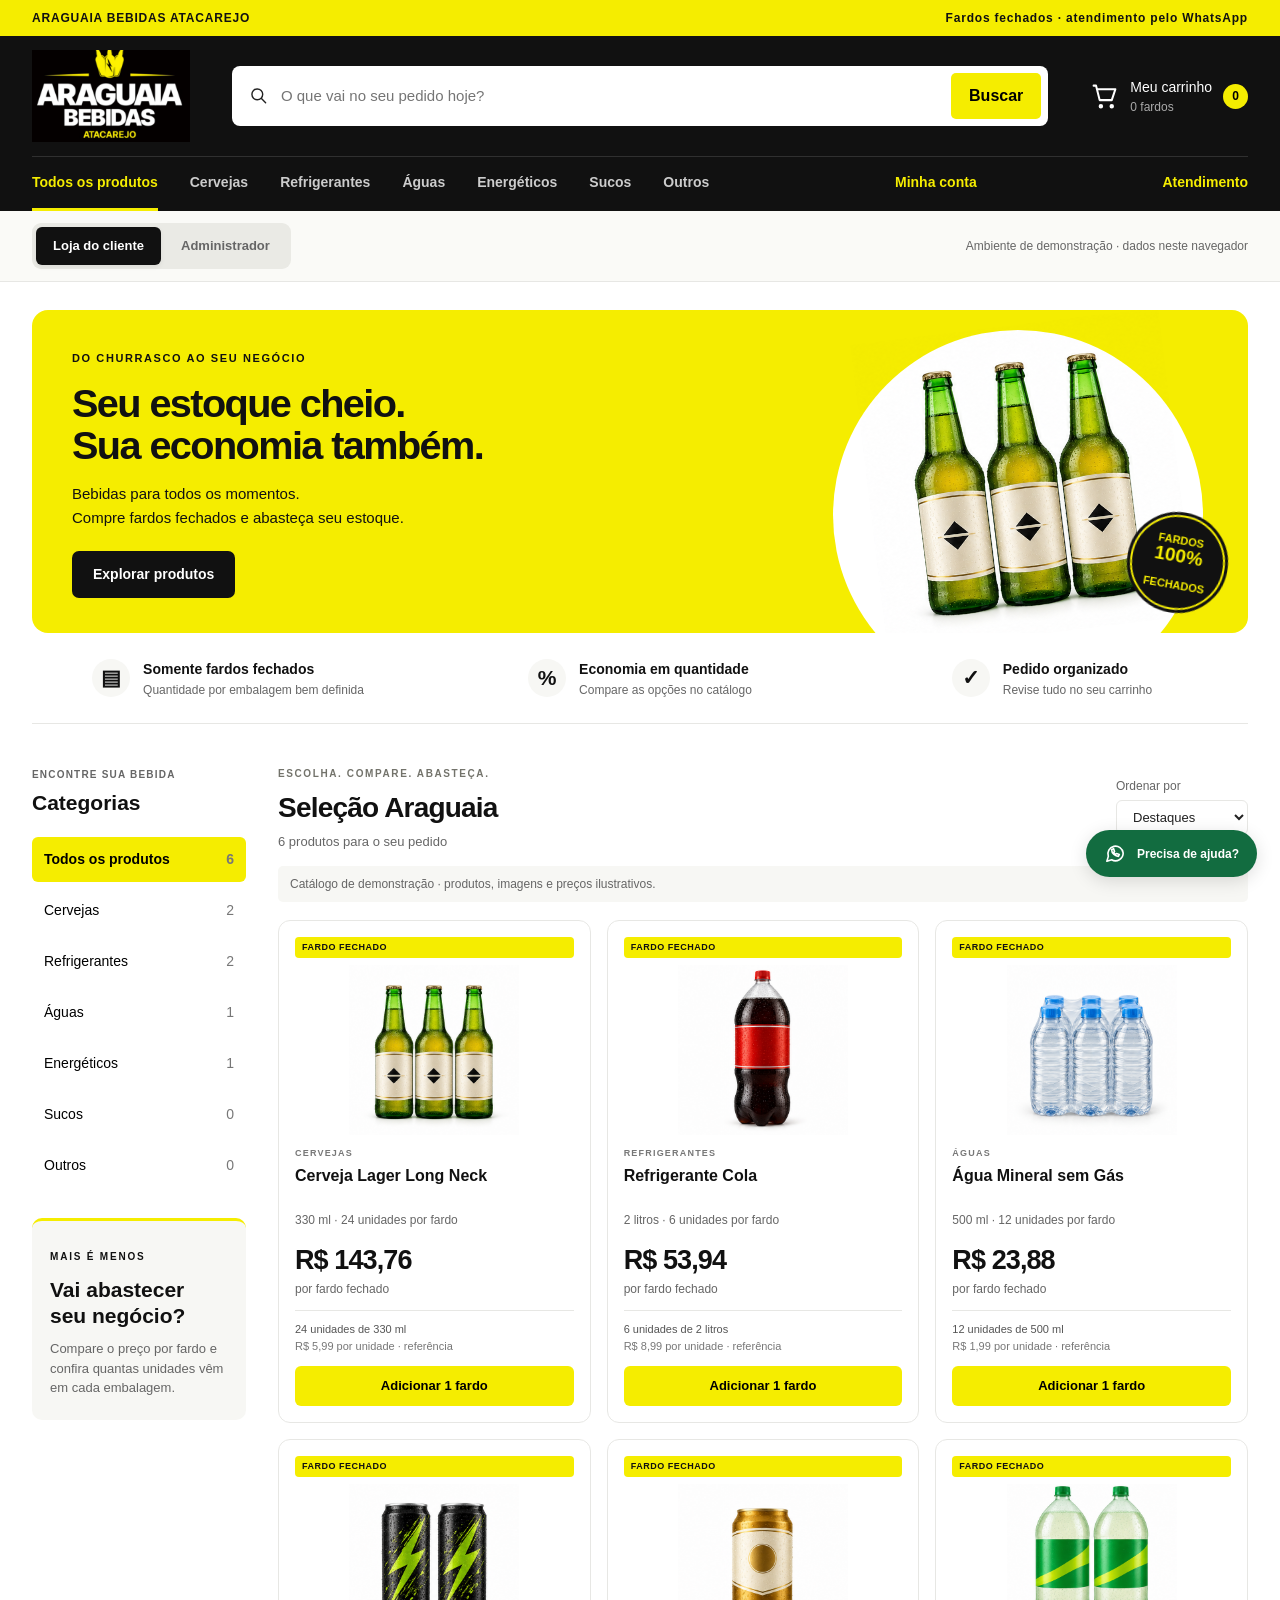
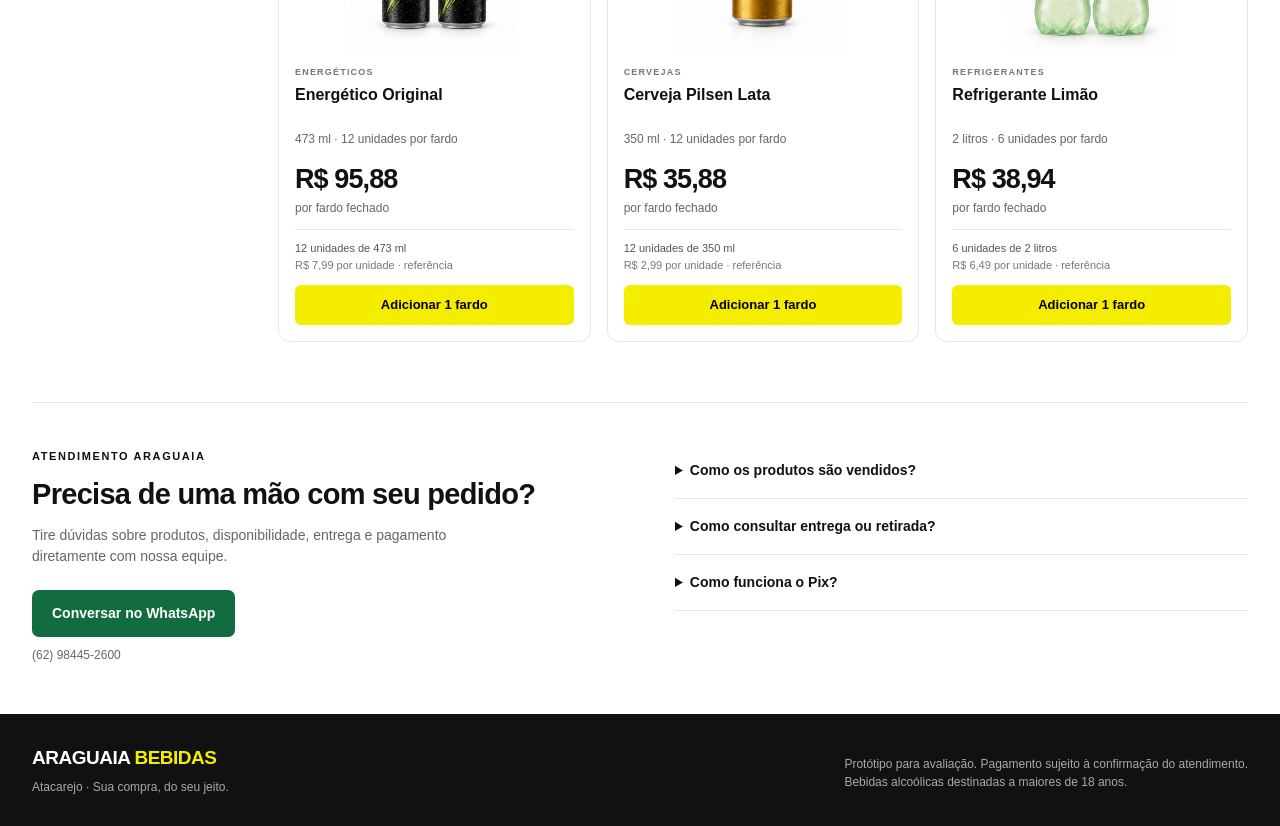
==== araguaia-loja-v1/index.html @ 0903d2cf "Primeira versão site" ====
<!DOCTYPE html>
<html lang="pt-BR">
<head>
  <meta charset="UTF-8">
  <meta name="viewport" content="width=device-width, initial-scale=1">
  <meta name="theme-color" content="#111111">
  <meta name="description" content="Araguaia Bebidas Atacarejo: catálogo de fardos fechados, cervejas, refrigerantes, águas e energéticos. Atendimento pelo WhatsApp.">
  <title>Araguaia Bebidas | Sua compra, do seu jeito.</title>
  <link rel="icon" href="assets/logo.png">
  <link rel="stylesheet" href="style.css">
  <script src="catalogo.js" defer></script>
  <script src="script.js" defer></script>
</head>
<body>
  <div class="topbar"><div class="container"><span>ARAGUAIA BEBIDAS ATACAREJO</span><span>Fardos fechados · atendimento pelo WhatsApp</span></div></div>
  <header>
    <div class="container header-inner">
      <a class="brand" href="index.html" aria-label="Araguaia Bebidas, início"><img src="assets/logo.png" alt="Araguaia Bebidas Atacarejo"></a>
      <form class="search" role="search"><svg viewBox="0 0 24 24" aria-hidden="true"><circle cx="10" cy="10" r="6.5"/><path d="m15 15 5 5"/></svg><input type="search" id="search" placeholder="O que vai no seu pedido hoje?" aria-label="Buscar produtos"><button type="submit">Buscar</button></form>
      <button class="cart-trigger" id="open-cart"><svg viewBox="0 0 24 24" aria-hidden="true"><path d="M3 3h2l3 12h10l3-9H6"/><circle cx="9" cy="20" r="1"/><circle cx="18" cy="20" r="1"/></svg><span>Meu carrinho<strong id="cart-count">0 itens</strong></span><b id="cart-badge">0</b></button>
    </div>
    <nav class="container category-nav" aria-label="Categorias de produtos"><button class="active" data-category="Todos">Todos os produtos</button><button data-category="Cervejas">Cervejas</button><button data-category="Refrigerantes">Refrigerantes</button><button data-category="Águas">Águas</button><button data-category="Energéticos">Energéticos</button><a href="../index.html">Minha conta</a><a href="#suporte">Atendimento</a></nav>
  </header>
  <div class="mode-bar"><div class="container mode-inner"><div class="mode-switch" aria-label="Modo de visualização"><button id="client-mode" class="selected" aria-pressed="true">Loja do cliente</button><button id="admin-mode" aria-pressed="false">Administrador</button></div><span>Ambiente de demonstração · dados neste navegador</span></div></div>
  <main class="container" id="store-view">
    <section class="hero" aria-labelledby="hero-title">
      <div class="hero-copy"><span class="eyebrow">DO CHURRASCO AO SEU NEGÓCIO</span><h1 id="hero-title">Seu estoque cheio.<br>Sua economia também.</h1><p>Bebidas para todos os momentos.<br>Compre fardos fechados e abasteça seu estoque.</p><a class="dark-button" href="#ofertas">Explorar produtos</a></div>
      <div class="hero-art" aria-hidden="true"><div class="hero-circle"></div><div class="hero-products"></div><span class="hero-seal">FARDOS<br><b>100%</b><br>FECHADOS</span></div>
    </section>
    <div class="benefits"><div><span class="benefit-icon">▤</span><p><b>Somente fardos fechados</b><span>Quantidade por embalagem bem definida</span></p></div><div><span class="benefit-icon">%</span><p><b>Economia em quantidade</b><span>Compare as opções no catálogo</span></p></div><div><span class="benefit-icon">✓</span><p><b>Pedido organizado</b><span>Revise tudo no seu carrinho</span></p></div></div>
    <section id="ofertas" class="catalog" aria-labelledby="catalog-title">
      <aside>
        <p class="aside-label">ENCONTRE SUA BEBIDA</p><h2>Categorias</h2>
        <div class="side-categories"><button class="active" data-category="Todos">Todos os produtos <span>6</span></button><button data-category="Cervejas">Cervejas <span>2</span></button><button data-category="Refrigerantes">Refrigerantes <span>2</span></button><button data-category="Águas">Águas <span>1</span></button><button data-category="Energéticos">Energéticos <span>1</span></button></div>
        <div class="aside-note"><span>MAIS É MENOS</span><h3>Vai abastecer<br>seu negócio?</h3><p>Compare o preço por fardo e confira quantas unidades vêm em cada embalagem.</p></div>
      </aside>
      <div class="catalog-content"><div class="catalog-heading"><div><span class="eyebrow">ESCOLHA. COMPARE. ABASTEÇA.</span><h2 id="catalog-title">Seleção Araguaia</h2><p id="result-count" aria-live="polite">6 produtos para o seu pedido</p></div><label class="sort-label">Ordenar por<select id="sort"><option value="featured">Destaques</option><option value="low">Menor preço</option><option value="high">Maior preço</option></select></label></div>
      <p class="demo-notice">Catálogo de demonstração · produtos, imagens e preços ilustrativos.</p>
      <div class="product-grid" id="product-grid"></div><p class="empty-results" id="empty-results" hidden>Nenhum produto encontrado. Tente outro nome ou categoria.</p></div>
    </section>
  </main>
  <main class="container admin-view" id="admin-view" hidden>
    <div class="admin-heading"><div><span class="eyebrow">ARAGUAIA · GESTÃO DO CATÁLOGO</span><h1>Seus produtos, bem apresentados.</h1><p>Cadastre, ajuste o estoque e escolha o que aparece na loja.</p></div><button class="dark-button" id="new-product">+ Novo produto</button></div>
    <p class="admin-disclosure">Administrador de demonstração, sem senha. As alterações ficam somente neste navegador e não são compartilhadas com outros clientes.</p>
    <div class="admin-stats"><div><span>Produtos cadastrados</span><strong id="stat-total">0</strong></div><div><span>Visíveis na loja</span><strong id="stat-active">0</strong></div><div><span>Estoque baixo ou zerado</span><strong id="stat-low">0</strong></div></div>
    <section class="admin-products" aria-labelledby="admin-products-title"><div class="admin-toolbar"><div><h2 id="admin-products-title">Catálogo de produtos</h2><p>O estoque e as quantidades do carrinho são contados em fardos fechados.</p></div><label class="admin-search">Buscar no catálogo<input id="admin-search" type="search" placeholder="Nome ou categoria"></label><button class="secondary-button" id="export-catalog">Exportar catálogo</button></div><div class="table-wrap"><table><thead><tr><th scope="col">Produto</th><th scope="col">Preço</th><th scope="col">Estoque</th><th scope="col">Situação</th><th scope="col">Ações</th></tr></thead><tbody id="admin-table"></tbody></table></div><p id="admin-empty" class="empty-results" hidden>Nenhum produto encontrado.</p></section>
    <div class="admin-tip"><strong>Um bom cadastro vende melhor.</strong><p>Use fotos claras, informe a quantidade em ml ou litros e confira o preço antes de disponibilizar o produto.</p></div>
  </main>
  <dialog id="product-dialog" class="product-dialog" aria-labelledby="product-dialog-title"><div class="dialog-heading"><div><span class="eyebrow">GESTÃO DE PRODUTOS</span><h2 id="product-dialog-title">Novo produto</h2></div><button id="close-product" aria-label="Fechar cadastro">×</button></div>
    <form id="product-form"><div class="editor-layout"><div class="editor-fields">
      <label>Nome do produto<input id="product-name" name="name" required maxlength="80" placeholder="Ex.: Refrigerante Guaraná"></label>
      <div class="field-row"><label>Categoria<select id="product-category" name="category" required><option>Cervejas</option><option>Refrigerantes</option><option>Águas</option><option>Energéticos</option><option>Sucos</option><option>Outros</option></select></label><label>Volume / tamanho<input id="product-size" name="size" required maxlength="40" placeholder="Ex.: 2 litros"></label></div>
      <div class="field-row"><label>Preço do fardo (R$)<input id="product-price" name="price" type="number" min="0.01" max="99999" step="0.01" required placeholder="9,90"></label><label>Estoque (fardos)<input id="product-stock" name="stock" type="number" min="0" max="999999" step="1" required value="0"></label></div>
      <label>Unidades em cada fardo<input id="product-packqty" name="packQty" type="number" min="2" max="1000" step="1" required placeholder="Ex.: 12"><small>Ex.: 12 latas de 350 ml. Não há venda de unidades avulsas.</small></label>
      <label>Descrição curta<textarea id="product-description" name="description" rows="2" maxlength="180" placeholder="Detalhes que ajudam o cliente a escolher"></textarea></label>
      <label>Foto do produto<input id="product-image" type="file" accept="image/png,image/jpeg,image/webp"><small>PNG, JPG ou WebP · até 5 MB. A imagem será ajustada automaticamente.</small></label><button type="button" class="text-button" id="remove-image">Remover foto</button>
      <label class="checkbox-label"><input id="product-active" name="active" type="checkbox" checked> Disponibilizar na loja do cliente</label>
    </div><aside class="editor-preview"><span class="eyebrow">PRÉVIA NA LOJA</span><div id="product-preview"></div><p>Assim seu produto será apresentado ao cliente.</p></aside></div>
    <p id="product-error" class="form-error" role="alert" hidden></p><div class="editor-actions"><button type="button" class="secondary-button" id="cancel-product">Cancelar</button><button type="submit" class="dark-button" id="save-product">Salvar produto</button></div></form>
  </dialog>
  <dialog id="delete-dialog" aria-labelledby="delete-title"><div class="dialog-heading"><h2 id="delete-title">Excluir produto?</h2></div><p id="delete-message"></p><p class="cart-note">O produto será removido da loja e do carrinho deste navegador. Esta ação não pode ser desfeita.</p><div class="editor-actions"><button class="secondary-button" id="cancel-delete">Cancelar</button><button class="danger-button" id="confirm-delete">Excluir produto</button></div></dialog>

  <section class="support-section container" id="suporte" aria-labelledby="support-title"><div><span class="eyebrow">ATENDIMENTO ARAGUAIA</span><h2 id="support-title">Precisa de uma mão com seu pedido?</h2><p>Tire dúvidas sobre produtos, disponibilidade, entrega e pagamento diretamente com nossa equipe.</p><a class="whatsapp-button" href="https://wa.me/5562984452600" target="_blank" rel="noopener noreferrer">Conversar no WhatsApp</a><p class="support-number">(62) 98445-2600</p></div><div class="support-faq"><details><summary>Como os produtos são vendidos?</summary><p>Somente em fardos fechados. A quantidade de unidades e o volume de cada bebida aparecem no cartão do produto.</p></details><details><summary>Como consultar entrega ou retirada?</summary><p>Informe seu endereço ao atendimento para confirmar disponibilidade, prazo e custo antes de pagar.</p></details><details><summary>Como funciona o Pix?</summary><p>A chave informada é 6298610-9581, com favorecido Araguaia Atacarejo Bebidas. Confira os dados no banco e o total confirmado pelo atendimento. O site ainda não confirma transferências automaticamente.</p></details></div></section>
  <a class="floating-support" href="https://wa.me/5562984452600" target="_blank" rel="noopener noreferrer" aria-label="Falar com o suporte Araguaia pelo WhatsApp"><svg viewBox="0 0 24 24" aria-hidden="true"><path d="M20 11.5a8 8 0 0 1-12 7L3 20l1.5-5a8 8 0 1 1 15.5-3.5Z"/><path d="M8 8c0 4 4 7 7 7l1-2-3-1-1 1-2-2 1-1-1-3Z"/></svg><span>Precisa de ajuda?</span></a>
  <dialog id="checkout-dialog" aria-labelledby="checkout-title"><div class="dialog-heading"><div><span class="eyebrow">FARDOS FECHADOS</span><h2 id="checkout-title">Revisar seu pedido</h2></div><button id="close-checkout" aria-label="Fechar revisão">×</button></div><div id="checkout-summary"></div><div class="cart-total"><span>Subtotal dos produtos</span><strong id="checkout-total"></strong></div><p class="delivery-note">Entrega ou retirada e valores finais serão confirmados pelo atendimento. O frete não está incluído.</p><section class="payment-box" aria-labelledby="payment-title"><h3 id="payment-title">Pagamento via Pix</h3><p>Chave informada</p><div class="pix-key"><code id="pix-key">6298610-9581</code><button class="secondary-button" id="copy-pix">Copiar chave</button></div><p class="pix-owner">Araguaia Atacarejo Bebidas</p><p class="payment-disclaimer">Preços de exemplo nesta prévia. Confirme o total, o estoque e o favorecido com a equipe antes de fazer uma transferência. Não há confirmação automática de pagamento.</p></section><div class="wallet-pending" id="wallet-option"><strong>Carteira digital</strong><p>Opção aguardando definição e integração.</p></div><a class="whatsapp-button checkout-whatsapp" id="order-whatsapp" href="https://wa.me/5562984452600" target="_blank" rel="noopener noreferrer">Conferir pedido no WhatsApp</a><p class="cart-note">O link abre uma mensagem com seu resumo. Você revisa e decide se deseja enviá-la. Nenhum pedido é registrado automaticamente.</p></dialog>
  <footer><div class="container footer-inner"><div><strong>ARAGUAIA<span> BEBIDAS</span></strong><p>Atacarejo · Sua compra, do seu jeito.</p></div><p>Protótipo para avaliação. Pagamento sujeito à confirmação do atendimento.<br>Bebidas alcoólicas destinadas a maiores de 18 anos.</p></div></footer>
  <dialog id="cart-dialog" aria-labelledby="cart-title"><div class="dialog-heading"><div><span class="eyebrow">SEU PEDIDO</span><h2 id="cart-title">Meu carrinho</h2></div><button id="close-cart" aria-label="Fechar carrinho">×</button></div><div id="cart-items"></div><div class="cart-total"><span>Total estimado</span><strong id="cart-total">R$ 0,00</strong></div><p class="cart-note">Venda somente em fardos fechados. Estoque e preços ainda são locais e ilustrativos; confirme disponibilidade com o atendimento.</p><button class="dark-button" id="review-order">Revisar pedido e pagamento</button><button class="secondary-button cart-secondary" id="continue-shopping">Continuar comprando</button></dialog>
  <div id="toast" role="status" aria-live="polite"></div>
</body>
</html>
---- araguaia-loja-v1/style.css ----
/* Identidade visual e configurações gerais */
:root{--yellow:#f5ed00;--black:#111;--muted:#666;--line:#e7e7e4;--surface:#f7f7f4;--radius:12px}
*{box-sizing:border-box;margin:0;padding:0}html{scroll-behavior:smooth;scroll-padding-top:30px}body{font-family:Arial,Helvetica,sans-serif;color:var(--black);background:#fff;line-height:1.5}button,input,select{font:inherit}button,a,input,select{-webkit-tap-highlight-color:transparent}button,a{touch-action:manipulation}button{cursor:pointer}a{color:inherit;text-decoration:none}button{border:0}button:focus-visible,a:focus-visible,input:focus-visible,select:focus-visible{outline:3px solid #2977b8;outline-offset:4px}.container{width:min(1280px,calc(100% - 64px));margin-inline:auto}svg{width:24px;height:24px;fill:none;stroke:currentColor;stroke-width:1.7;stroke-linecap:round;stroke-linejoin:round}
/* Cabeçalho */
.topbar{background:var(--yellow);font-size:12px;font-weight:700;letter-spacing:.8px;padding:9px 0}.topbar .container{display:flex;justify-content:space-between}header{background:var(--black);color:white}.header-inner{display:flex;align-items:center;gap:42px;padding-block:14px}.brand{width:158px;flex-shrink:0;height:92px;overflow:hidden;position:relative}.brand img{width:196px;position:absolute;left:-19px;top:-47px}.search{display:flex;align-items:center;gap:12px;border-radius:8px;background:white;color:#222;padding:7px 7px 7px 17px;flex:1}.search input{border:0;outline:none;min-width:0;width:100%;font-size:15px}.search button{padding:11px 18px;border-radius:5px;background:var(--yellow);font-weight:700}.cart-trigger{display:flex;align-items:center;gap:11px;background:transparent;color:white;font-size:14px;text-align:left}.cart-trigger svg{width:29px;height:29px}.cart-trigger strong{display:block;color:#aaa;font-size:12px;font-weight:400}.cart-trigger b{display:grid;place-items:center;background:var(--yellow);color:black;border-radius:50%;width:25px;height:25px;font-size:12px}.category-nav{display:flex;align-items:center;gap:32px;border-top:1px solid #303030;overflow:auto;white-space:nowrap}.category-nav button,.category-nav a{padding:15px 0;background:transparent;color:#ccc;font-size:14px;font-weight:600;border-bottom:3px solid transparent}.category-nav .active{color:var(--yellow);border-bottom-color:var(--yellow)}.category-nav a{margin-left:auto;color:var(--yellow)}
/* Destaque e vantagens */
.hero{display:grid;grid-template-columns:1.2fr 1fr;background:var(--yellow);border-radius:16px;margin-top:28px;overflow:hidden;min-height:300px;position:relative}.hero-copy{padding:35px 40px;z-index:1}.eyebrow{font-size:11px;font-weight:800;letter-spacing:1.6px}.hero h1{font-size:clamp(28px,3.1vw,43px);line-height:1.08;letter-spacing:-1.6px;margin:13px 0 15px}.hero p{font-size:15px;line-height:1.6}.dark-button{display:inline-flex;align-items:center;justify-content:center;border-radius:7px;background:var(--black);color:white;font-size:14px;font-weight:700;padding:13px 21px}.hero .dark-button{margin-top:21px}.hero-art{position:relative;min-height:300px;overflow:hidden}.hero-circle{position:absolute;width:370px;height:370px;border-radius:50%;background:#fff;right:45px;top:20px}.hero-products{position:absolute;width:310px;height:310px;right:70px;top:15px;background-image:url('assets/produtos.png');background-size:300% 200%;background-position:0 0;mix-blend-mode:multiply;transform:rotate(-7deg)}.hero-seal{position:absolute;right:23px;bottom:23px;background:var(--black);color:var(--yellow);width:95px;height:95px;border-radius:50%;display:flex;flex-direction:column;align-items:center;justify-content:center;font-size:11px;line-height:1.1;font-weight:800;transform:rotate(10deg);border:2px solid var(--yellow);outline:3px solid #111}.hero-seal b{font-size:19px}.benefits{display:grid;grid-template-columns:repeat(3,1fr);border-bottom:1px solid var(--line);padding:24px 0;gap:20px}.benefits>div{display:flex;gap:13px;align-items:center;justify-content:center}.benefit-icon{background:var(--surface);width:38px;height:38px;border-radius:50%;display:grid;place-items:center;font-weight:bold;font-size:21px}.benefits b{font-size:14px}.benefits p>span{display:block;font-size:12px;color:var(--muted)}
/* Catálogo */
.catalog{display:grid;grid-template-columns:214px 1fr;gap:32px;padding:36px 0 60px}.aside-label{font-size:10px;letter-spacing:1.2px;color:var(--muted);font-weight:700;margin:7px 0 5px}aside h2{font-size:21px;margin-bottom:18px}.side-categories{display:flex;flex-direction:column;gap:6px}.side-categories button{display:flex;justify-content:space-between;background:white;padding:12px;text-align:left;border-radius:6px;font-size:14px}.side-categories button span{color:#777}.side-categories .active{background:var(--yellow);font-weight:700}.aside-note{background:var(--surface);border-radius:10px;margin-top:30px;padding:22px 18px;border-top:3px solid var(--yellow)}.aside-note>span{font-size:10px;letter-spacing:1.8px;font-weight:800}.aside-note h3{font-size:21px;line-height:1.25;margin:10px 0}.aside-note p{font-size:13px;color:var(--muted)}.catalog-heading{display:flex;justify-content:space-between;align-items:center;gap:16px;margin-bottom:14px}.catalog-heading .eyebrow{color:#73736b;font-size:10px}.catalog-heading h2{font-size:28px;letter-spacing:-.8px;margin:3px 0}.catalog-heading p{font-size:13px;color:var(--muted)}.sort-label{font-size:12px;color:var(--muted);display:flex;flex-direction:column;gap:5px}.sort-label select{padding:8px 25px 8px 12px;background:white;border:1px solid var(--line);border-radius:6px;color:#222;font-size:13px}.demo-notice{font-size:12px;color:#666;background:var(--surface);padding:9px 12px;border-radius:5px;margin-bottom:18px}.product-grid{display:grid;grid-template-columns:repeat(3,minmax(0,1fr));gap:16px}.product-card{position:relative;border:1px solid var(--line);border-radius:var(--radius);padding:16px;background:#fff;transition:box-shadow .2s,transform .2s}.product-card:hover{transform:translateY(-3px);box-shadow:0 8px 25px #0000000c}.tag{display:inline-block;position:relative;z-index:1;background:var(--yellow);font-size:9px;font-weight:800;letter-spacing:.5px;padding:4px 7px;border-radius:4px}.tag.neutral{background:var(--surface);color:#5c5c55}.product-photo{width:170px;height:170px;max-width:100%;margin:7px auto 12px;background-image:url('assets/produtos.png');background-size:300% 200%;background-repeat:no-repeat}.photo-1{background-position:0 0}.photo-2{background-position:50% 0}.photo-3{background-position:100% 0}.photo-4{background-position:0 100%}.photo-5{background-position:50% 100%}.photo-6{background-position:100% 100%}.product-category{font-size:9px;letter-spacing:1.2px;color:#777;font-weight:700}.product-card h3{font-size:16px;line-height:1.3;margin-top:5px;min-height:42px}.size{font-size:12px;color:var(--muted);margin-top:3px}.price{font-size:29px;font-weight:800;letter-spacing:-.9px;margin-top:12px;line-height:1.2}.price>span{font-size:15px;letter-spacing:0}.wholesale{font-size:11px;margin-top:12px;border-top:1px solid var(--line);padding-top:10px;color:#555}.wholesale b{color:#222}.wholesale small{display:block;font-size:11px;color:#777}.add-button{margin-top:15px;border-radius:6px;width:100%;background:var(--yellow);display:flex;align-items:center;justify-content:space-between;padding:10px 14px;font-size:14px;font-weight:700}.add-button span{font-size:21px;line-height:1}.add-button:hover,.search button:hover{background:#e2da00}.empty-results{padding:40px 20px;background:var(--surface);border-radius:10px;text-align:center;font-size:15px}
/* Rodapé e carrinho de demonstração */
footer{background:var(--black);color:white;padding:30px 0}.footer-inner{display:flex;align-items:center;justify-content:space-between;gap:25px}.footer-inner strong{font-size:19px;letter-spacing:-.5px}.footer-inner strong span{color:var(--yellow)}.footer-inner p{font-size:12px;color:#aaa;margin-top:5px}dialog{position:fixed;inset:0;margin:auto;border:0;border-radius:16px;padding:28px;width:min(490px,calc(100% - 28px));max-height:85vh;overflow:auto;box-shadow:0 20px 90px #0004}dialog::backdrop{background:#0009}.dialog-heading{display:flex;align-items:center;justify-content:space-between;margin-bottom:24px}.dialog-heading h2{font-size:26px}.dialog-heading button{border-radius:50%;width:36px;height:36px;background:var(--surface);font-size:25px}.cart-line{padding:16px 0;border-top:1px solid var(--line);display:flex;align-items:center;justify-content:space-between;gap:12px}.cart-line h3{font-size:14px}.cart-line p{font-size:12px;color:var(--muted)}.quantity{display:flex;align-items:center;gap:12px}.quantity button{width:30px;height:30px;border-radius:4px;background:var(--surface);font-size:20px}.cart-total{display:flex;justify-content:space-between;border-top:1px solid var(--line);padding-top:20px;margin-top:20px}.cart-total strong{font-size:24px}.cart-note{font-size:12px;color:var(--muted);margin:15px 0 20px}dialog>.dark-button{width:100%}#toast{position:fixed;bottom:25px;left:50%;transform:translate(-50%,20px);background:#111;color:white;border-radius:8px;padding:12px 20px;font-size:14px;box-shadow:0 5px 20px #0002;opacity:0;pointer-events:none;transition:.2s;max-width:90vw;z-index:5}#toast.visible{opacity:1;transform:translate(-50%,0)}
/* Adaptação para tablets e celulares */
@media(min-width:1500px){.hero h1{font-size:46px}}
@media(max-width:1000px){.container{width:calc(100% - 36px)}.header-inner{gap:22px}.category-nav{gap:24px}.catalog{grid-template-columns:175px 1fr;gap:20px}.product-grid{grid-template-columns:repeat(2,minmax(0,1fr))}.hero-copy{padding:30px}.hero-circle{right:-20px}.hero-products{right:10px}.hero-seal{right:10px}.benefits>div{justify-content:flex-start}.benefits p>span{font-size:11px}}
@media(max-width:650px){.container{width:calc(100% - 28px)}.topbar{font-size:9px}.topbar .container>span:last-child{display:none}.header-inner{flex-wrap:wrap;justify-content:space-between;gap:12px;padding-block:10px}.brand{height:74px;width:135px}.brand img{width:169px;left:-17px;top:-43px}.cart-trigger{font-size:12px}.cart-trigger svg{width:24px}.search{order:3;flex-basis:100%}.search input{font-size:14px}.search button{padding:10px 12px}.category-nav{gap:23px}.category-nav button,.category-nav a{font-size:12px;padding:13px 0}.hero{margin-top:18px;min-height:250px;grid-template-columns:1fr}.hero-copy{padding:26px 22px}.hero .eyebrow{font-size:9px}.hero h1{font-size:31px;letter-spacing:-1px;max-width:300px}.hero p{font-size:13px;max-width:240px}.hero-art{display:none}.hero .dark-button{margin-top:17px;font-size:13px}.benefits{grid-template-columns:1fr 1fr;padding:19px 0;gap:12px}.benefits>div:last-child{display:none}.benefit-icon{width:28px;height:28px;flex-shrink:0;font-size:17px}.benefits>div{gap:8px}.benefits b{font-size:11px}.benefits p>span{font-size:10px}.catalog{display:block;padding-top:24px}.catalog aside{display:none}.catalog-heading{align-items:flex-start}.catalog-heading .eyebrow{font-size:8px;letter-spacing:1px}.catalog-heading h2{font-size:23px}.catalog-heading p{font-size:11px}.sort-label{font-size:10px}.sort-label select{font-size:11px;width:115px;padding:8px}.demo-notice{font-size:10px}.product-grid{gap:10px}.product-card{padding:11px}.tag{font-size:7px;letter-spacing:0;padding:4px 5px}.product-photo{width:140px;height:140px;margin:8px auto}.product-card h3{font-size:14px;min-height:37px}.product-category{font-size:8px}.size{font-size:10px}.price{font-size:25px}.price span{font-size:13px}.wholesale{font-size:10px}.wholesale small{font-size:10px}.add-button{font-size:12px;padding:10px}.footer-inner{display:block}.footer-inner>p{margin-top:18px}.cart-line{flex-wrap:wrap}}
@media(prefers-reduced-motion:reduce){html{scroll-behavior:auto}*{transition:none!important}}

/* Cliente e administrador — protótipo com catálogo salvo no navegador */
[hidden]{display:none!important}button:disabled{cursor:not-allowed;opacity:.55}.mode-bar{background:#fafaf7;border-bottom:1px solid var(--line)}.mode-inner{display:flex;align-items:center;justify-content:space-between;gap:15px;padding-block:12px}.mode-inner>span{font-size:12px;color:var(--muted)}.mode-switch{display:flex;padding:4px;background:#eaeae5;border-radius:9px;gap:3px}.mode-switch button{padding:9px 17px;border-radius:6px;font-size:13px;font-weight:700;background:transparent;color:#666}.mode-switch .selected{background:#111;color:white;box-shadow:0 2px 5px #0001}.uploaded-photo{object-fit:contain;display:block;background:none}.no-photo{display:grid;place-items:center;background:#f6f6f2;border-radius:8px;font-size:13px;color:#777}.product-card{display:flex;flex-direction:column}.product-card .wholesale{margin-top:auto;min-height:47px}.product-card .price{margin-bottom:10px;font-size:27px}.product-card .add-button{justify-content:center;margin-top:9px;font-size:13px}.product-description{font-size:12px;color:var(--muted);margin:7px 0;overflow-wrap:anywhere}.product-card h3{overflow-wrap:anywhere}.product-card .size{margin-bottom:3px}
.admin-view{padding-top:35px;padding-bottom:55px;min-height:65vh}.admin-heading{display:flex;justify-content:space-between;align-items:center;gap:25px}.admin-heading h1{font-size:32px;letter-spacing:-1px;line-height:1.2;margin:8px 0}.admin-heading p{color:var(--muted);font-size:15px}.admin-heading button{white-space:nowrap;background:var(--yellow);color:#111;padding:14px 21px}.admin-disclosure{font-size:13px;padding:12px 16px;border:1px solid #e3e0a4;background:#fffde9;border-radius:8px;margin:24px 0}.admin-stats{display:grid;grid-template-columns:repeat(3,1fr);gap:18px;margin-bottom:25px}.admin-stats>div{padding:22px 24px;border:1px solid var(--line);border-radius:10px;background:#fff}.admin-stats span{font-size:13px;color:var(--muted)}.admin-stats strong{display:block;font-size:34px;line-height:1.3;margin-top:5px}.admin-products{border:1px solid var(--line);border-radius:12px;overflow:hidden}.admin-toolbar{display:flex;align-items:center;gap:18px;padding:24px}.admin-toolbar h2{font-size:20px}.admin-toolbar p{font-size:12px;color:var(--muted);margin-top:4px}.admin-search{margin-left:auto;font-size:12px;color:var(--muted)}.admin-search input{display:block;border:1px solid #ddd;border-radius:6px;padding:9px 12px;min-width:240px;color:#111;background:white;margin-top:4px}.secondary-button{border:1px solid #dcdcd6;background:#fff;border-radius:6px;padding:9px 13px;font-size:13px;color:#222;font-weight:600}.secondary-button:hover{background:#f2f2ec}.table-wrap{overflow:auto}table{width:100%;border-collapse:collapse;text-align:left;font-size:14px}thead{background:var(--surface);color:#666;font-size:12px}th{padding:13px 20px;font-weight:600;white-space:nowrap}td{padding:16px 20px;border-top:1px solid var(--line)}td small{display:block;font-size:11px;color:#777;margin-top:4px}.table-product{display:flex;align-items:center;gap:14px;min-width:240px}.table-product .product-photo{width:55px;height:55px;flex-shrink:0;margin:0}.table-product strong{display:block;font-size:14px;max-width:350px;overflow-wrap:anywhere}.table-product .no-photo{font-size:9px;text-align:center}.row-actions{display:flex;align-items:center;gap:13px}.text-button{padding:5px 0;background:transparent;text-decoration:underline;font-size:12px;color:#555}.delete-button{color:#a73329}.status{display:inline-block;padding:5px 9px;border-radius:5px;white-space:nowrap;font-size:11px;font-weight:bold}.status.live{background:#e8f2e6;color:#356435}.status.muted{background:#eee;color:#666}.status.out{background:#fff0de;color:#8b5510}.low-stock{color:#9b4b13;font-weight:bold}.admin-tip{padding:20px 0;font-size:14px}.admin-tip p{font-size:13px;color:var(--muted);margin-top:4px}
.product-dialog{width:min(890px,calc(100% - 28px));max-height:92vh;padding:28px}.editor-layout{display:grid;grid-template-columns:minmax(0,1fr) 260px;gap:28px}.editor-fields{display:flex;flex-direction:column;gap:16px}.editor-fields label{display:flex;flex-direction:column;gap:6px;font-size:13px;font-weight:600}.editor-fields input:not([type=checkbox]),.editor-fields select,.editor-fields textarea{width:100%;padding:11px;border:1px solid #d4d4ce;border-radius:6px;min-width:0;background:white;color:#111;font-weight:400}.editor-fields input::placeholder,.editor-fields textarea::placeholder{color:#888;font-size:12px}.editor-fields small{font-size:11px;color:#777;font-weight:400}.field-row{display:grid;grid-template-columns:1fr 1fr;gap:14px}.editor-fields .checkbox-label{flex-direction:row;align-items:center;gap:10px;font-size:13px}.checkbox-label input{width:17px;height:17px;accent-color:#111}.editor-preview{background:var(--surface);border-radius:10px;padding:16px;height:fit-content;position:sticky;top:0}.editor-preview>.eyebrow{font-size:10px}.editor-preview>p{font-size:11px;color:var(--muted);margin-top:14px}.editor-preview .product-card{margin-top:12px;padding:14px}.editor-preview .product-card h3{min-height:0}.editor-preview .product-photo{width:150px;height:150px}.editor-actions{display:flex;justify-content:flex-end;gap:12px;border-top:1px solid var(--line);padding-top:20px;margin-top:24px}.form-error{color:#9b241a;font-size:13px;background:#fff0ec;border-radius:6px;padding:12px;margin-top:16px}.danger-button{background:#a52f25;color:white;border-radius:6px;font-size:13px;font-weight:700;padding:10px 15px}
@media(max-width:900px){.admin-heading h1{font-size:26px}.admin-toolbar{flex-wrap:wrap}.admin-search{margin-left:0;flex:1}.admin-toolbar>div{flex-basis:100%}.admin-search input{width:100%;min-width:0}.mode-inner>span{font-size:10px}.editor-layout{grid-template-columns:minmax(0,1fr) 230px;gap:18px}}
@media(max-width:650px){.mode-inner{align-items:flex-start;flex-direction:column;gap:7px;padding-block:10px}.mode-switch{width:100%}.mode-switch button{flex:1;font-size:12px}.mode-inner>span{font-size:10px}.product-card .price{font-size:22px}.product-card .add-button{font-size:11px;padding:10px 5px}.product-card .wholesale{min-height:43px;margin-top:auto}.admin-heading{align-items:flex-start;flex-direction:column;gap:16px}.admin-heading h1{font-size:28px}.admin-heading .eyebrow{font-size:10px}.admin-heading p{font-size:13px}.admin-disclosure{font-size:12px}.admin-stats{gap:8px}.admin-stats>div{padding:13px 10px}.admin-stats span{font-size:10px;display:block;min-height:30px}.admin-stats strong{font-size:25px}.admin-toolbar{padding:18px 14px;gap:12px}.admin-search{flex-basis:100%}.table-product{min-width:205px}.admin-products td,.admin-products th{padding:12px}.product-dialog{padding:20px}.editor-layout{grid-template-columns:1fr}.editor-preview{position:static;max-width:300px;width:100%;margin:auto}.field-row{gap:10px}.editor-fields label{font-size:12px}.product-dialog .dialog-heading h2{font-size:23px}.editor-actions{position:sticky;bottom:-20px;background:white;padding-bottom:15px;z-index:1}.editor-actions>button{flex:1}.admin-view{padding-top:25px}}
@media(max-width:650px){.admin-products table,.admin-products tbody{display:block}.admin-products thead{display:none}.admin-products tr{display:grid;grid-template-columns:repeat(3,minmax(0,1fr));padding:12px 14px;border-top:1px solid var(--line);gap:10px}.admin-products td{border:0;padding:0;font-size:12px}.admin-products td:first-child,.admin-products td:last-child{grid-column:1/-1}.admin-products td[data-label]::before{content:attr(data-label);display:block;font-size:10px;color:#777;font-weight:400;margin-bottom:6px}.table-product{min-width:0}.table-product strong{font-size:14px}.row-actions{margin-top:3px;justify-content:flex-end}.table-wrap{overflow:visible}.admin-products td small{font-size:10px}}

/* Fardos fechados, atendimento e revisão de pedido. */
.pack-price-label{font-size:12px;color:#666;margin:-6px 0 12px}.product-card .wholesale{margin-top:auto}.cart-secondary{width:100%;margin-top:10px}.support-section{display:grid;grid-template-columns:1fr 1fr;gap:70px;border-top:1px solid var(--line);padding-top:40px;padding-bottom:50px}.support-section h2{font-size:29px;line-height:1.2;letter-spacing:-.7px;margin:10px 0 14px}.support-section p{font-size:14px;color:var(--muted);max-width:470px}.whatsapp-button{display:inline-flex;align-items:center;justify-content:center;border-radius:7px;background:#126c40;color:white;padding:13px 20px;font-size:14px;font-weight:700;margin-top:23px}.whatsapp-button:hover{background:#0e5834}.support-section .support-number{font-size:12px;margin-top:9px}.support-faq details{border-bottom:1px solid var(--line);padding:17px 0}.support-faq summary{font-size:14px;font-weight:600;cursor:pointer}.support-faq details p{margin-top:12px;font-size:13px;line-height:1.7}.floating-support{position:fixed;bottom:23px;right:23px;z-index:4;background:#126c40;color:white;border-radius:30px;padding:12px 18px;display:flex;align-items:center;gap:10px;box-shadow:0 4px 18px #0002;font-size:12px;font-weight:600}.floating-support svg{width:23px;height:23px}#toast{bottom:85px}.checkout-line{display:flex;justify-content:space-between;align-items:center;gap:14px;border-bottom:1px solid var(--line);padding:13px 0;font-size:13px}.checkout-line small{display:block;color:var(--muted);font-size:11px;margin-top:5px}.checkout-line b{white-space:nowrap}.delivery-note{font-size:12px;color:#777;margin-top:10px}.payment-box{margin-top:22px;padding:18px;background:#f5f6eb;border:1px solid #e0e3c8;border-radius:10px}.payment-box h3{font-size:18px;margin-bottom:13px}.payment-box>p{font-size:12px;color:#666}.pix-key{display:flex;gap:10px;align-items:center;justify-content:space-between;margin:9px 0 10px;flex-wrap:wrap}.pix-key code{font-size:18px;font-weight:bold;letter-spacing:.4px}.payment-box .pix-owner{font-size:13px;font-weight:700;color:#222}.payment-box .payment-disclaimer{font-size:11px;line-height:1.7;border-top:1px solid #dcdfc4;margin-top:14px;padding-top:12px}.wallet-pending{border:1px dashed #d8d8d2;padding:14px;margin-top:15px;border-radius:8px;font-size:13px;color:#777}.wallet-pending p{font-size:11px;margin-top:3px}.checkout-whatsapp{width:100%;text-align:center;margin-top:18px}.header-inner .account-link{font-size:12px;color:#ddd;white-space:nowrap}
@media(max-width:650px){.support-section{grid-template-columns:1fr;gap:20px;padding-block:30px}.support-section h2{font-size:25px}.support-section p{font-size:13px}.floating-support{right:14px;bottom:14px;padding:13px;border-radius:50%}.floating-support span{display:none}.cart-total strong{font-size:22px}.cart-total span{font-size:13px}.payment-box{padding:14px}.checkout-line{font-size:12px}.pix-key code{font-size:16px}}
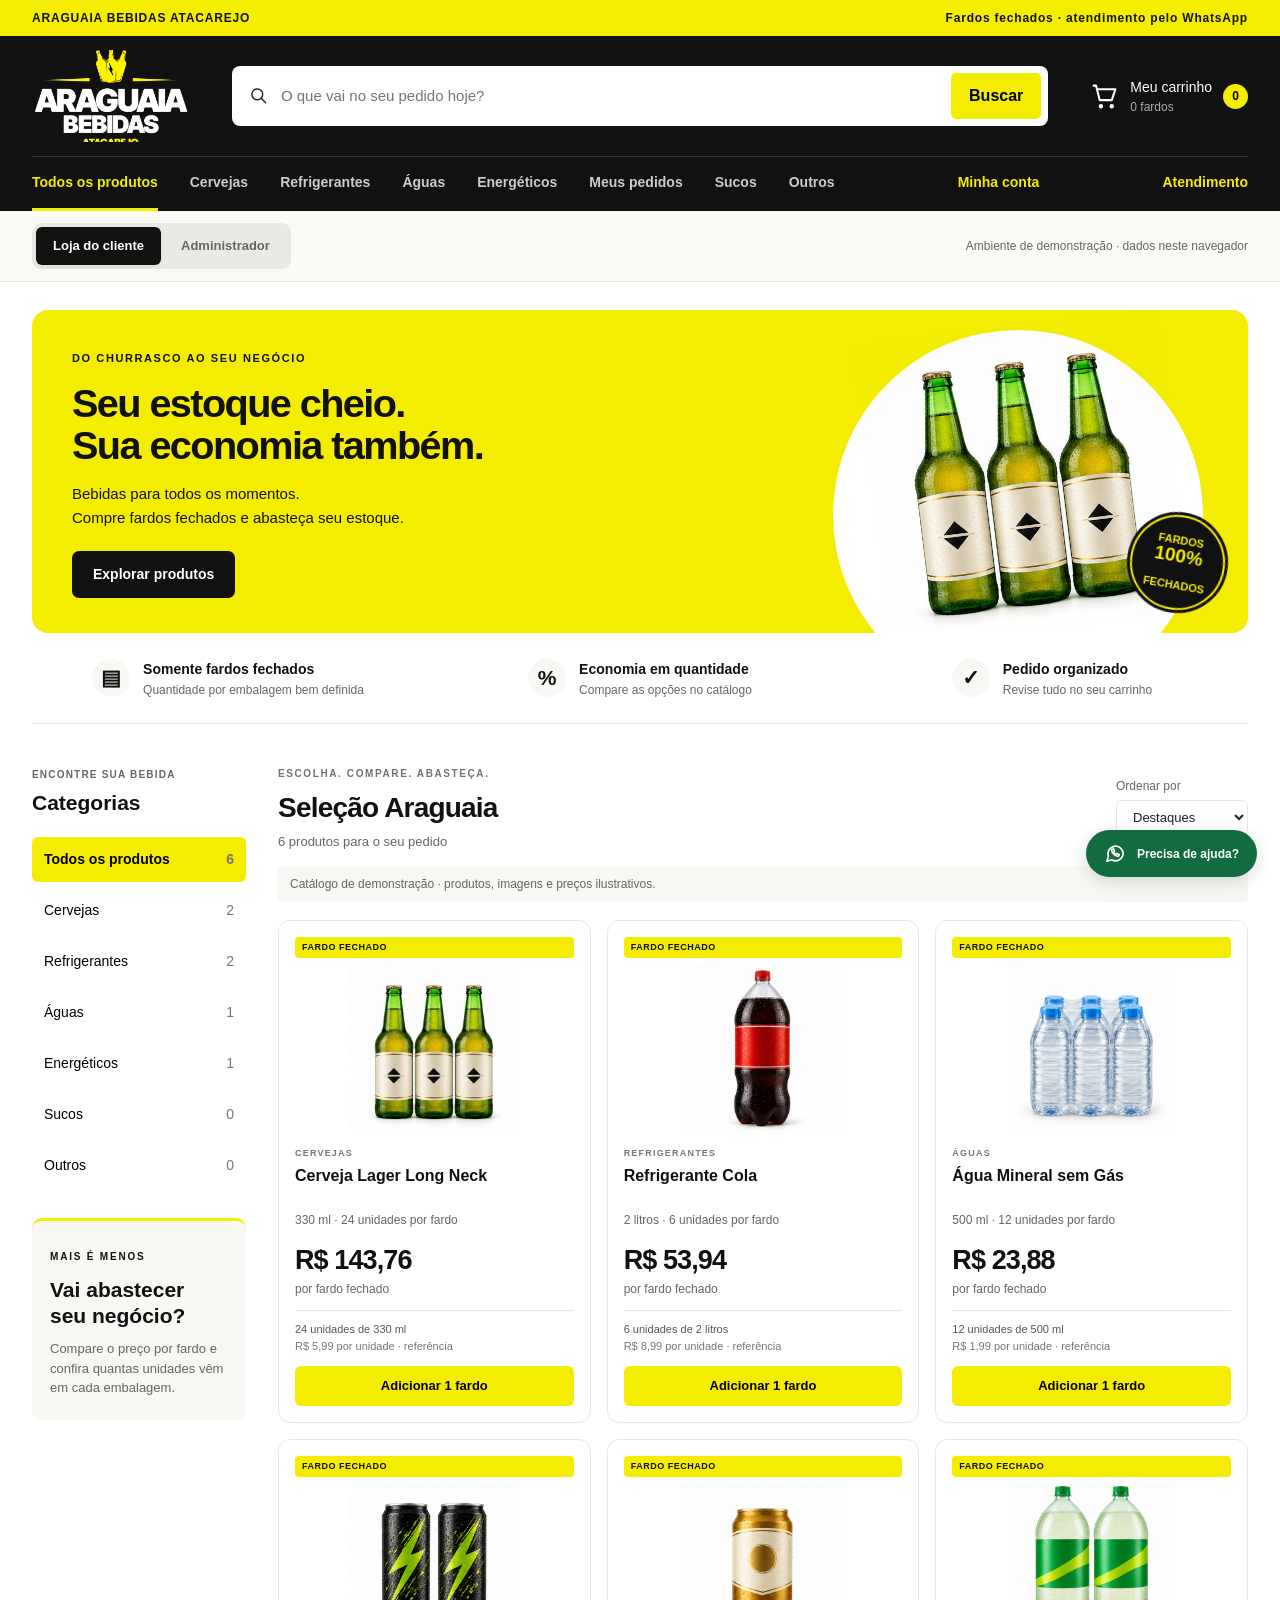
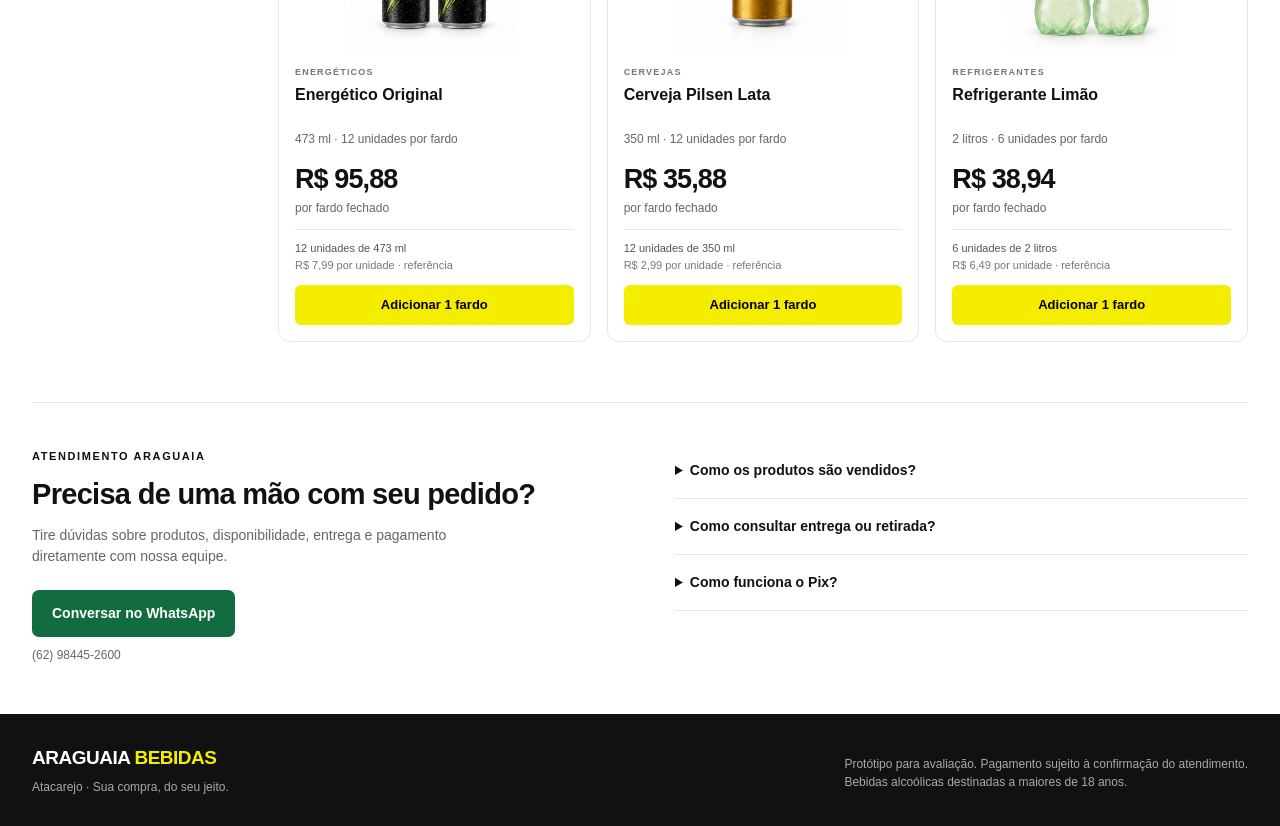
==== commit 7bc1f214: "atualização com a via do cliente" ====
--- a/araguaia-loja-v1/index.html
+++ b/araguaia-loja-v1/index.html
@@ -9,7 +9,10 @@
   <link rel="icon" href="assets/logo.png">
   <link rel="stylesheet" href="style.css">
   <script src="catalogo.js" defer></script>
+  <script src="vendor/pdf-lib.min.js" defer></script>
+  <script src="pedido-pdf.js" defer></script>
   <script src="script.js" defer></script>
+  <script src="pedidos.js" defer></script>
 </head>
 <body>
   <div class="topbar"><div class="container"><span>ARAGUAIA BEBIDAS ATACAREJO</span><span>Fardos fechados · atendimento pelo WhatsApp</span></div></div>
@@ -19,7 +22,7 @@
       <form class="search" role="search"><svg viewBox="0 0 24 24" aria-hidden="true"><circle cx="10" cy="10" r="6.5"/><path d="m15 15 5 5"/></svg><input type="search" id="search" placeholder="O que vai no seu pedido hoje?" aria-label="Buscar produtos"><button type="submit">Buscar</button></form>
       <button class="cart-trigger" id="open-cart"><svg viewBox="0 0 24 24" aria-hidden="true"><path d="M3 3h2l3 12h10l3-9H6"/><circle cx="9" cy="20" r="1"/><circle cx="18" cy="20" r="1"/></svg><span>Meu carrinho<strong id="cart-count">0 itens</strong></span><b id="cart-badge">0</b></button>
     </div>
-    <nav class="container category-nav" aria-label="Categorias de produtos"><button class="active" data-category="Todos">Todos os produtos</button><button data-category="Cervejas">Cervejas</button><button data-category="Refrigerantes">Refrigerantes</button><button data-category="Águas">Águas</button><button data-category="Energéticos">Energéticos</button><a href="../index.html">Minha conta</a><a href="#suporte">Atendimento</a></nav>
+    <nav class="container category-nav" aria-label="Categorias de produtos"><button class="active" data-category="Todos">Todos os produtos</button><button data-category="Cervejas">Cervejas</button><button data-category="Refrigerantes">Refrigerantes</button><button data-category="Águas">Águas</button><button data-category="Energéticos">Energéticos</button><button id="open-orders">Meus pedidos</button><a href="../index.html">Minha conta</a><a href="#suporte">Atendimento</a></nav>
   </header>
   <div class="mode-bar"><div class="container mode-inner"><div class="mode-switch" aria-label="Modo de visualização"><button id="client-mode" class="selected" aria-pressed="true">Loja do cliente</button><button id="admin-mode" aria-pressed="false">Administrador</button></div><span>Ambiente de demonstração · dados neste navegador</span></div></div>
   <main class="container" id="store-view">
@@ -44,6 +47,7 @@
     <p class="admin-disclosure">Administrador de demonstração, sem senha. As alterações ficam somente neste navegador e não são compartilhadas com outros clientes.</p>
     <div class="admin-stats"><div><span>Produtos cadastrados</span><strong id="stat-total">0</strong></div><div><span>Visíveis na loja</span><strong id="stat-active">0</strong></div><div><span>Estoque baixo ou zerado</span><strong id="stat-low">0</strong></div></div>
     <section class="admin-products" aria-labelledby="admin-products-title"><div class="admin-toolbar"><div><h2 id="admin-products-title">Catálogo de produtos</h2><p>O estoque e as quantidades do carrinho são contados em fardos fechados.</p></div><label class="admin-search">Buscar no catálogo<input id="admin-search" type="search" placeholder="Nome ou categoria"></label><button class="secondary-button" id="export-catalog">Exportar catálogo</button></div><div class="table-wrap"><table><thead><tr><th scope="col">Produto</th><th scope="col">Preço</th><th scope="col">Estoque</th><th scope="col">Situação</th><th scope="col">Ações</th></tr></thead><tbody id="admin-table"></tbody></table></div><p id="admin-empty" class="empty-results" hidden>Nenhum produto encontrado.</p></section>
+    <section class="admin-products order-management" aria-labelledby="orders-admin-title"><div class="admin-toolbar"><div><h2 id="orders-admin-title">Pedidos finalizados</h2><p>Pedidos locais com baixa de estoque, aguardando pagamento.</p></div><button class="secondary-button" id="export-orders">Exportar pedidos</button></div><div id="admin-orders" class="order-list"></div></section>
     <div class="admin-tip"><strong>Um bom cadastro vende melhor.</strong><p>Use fotos claras, informe a quantidade em ml ou litros e confira o preço antes de disponibilizar o produto.</p></div>
   </main>
   <dialog id="product-dialog" class="product-dialog" aria-labelledby="product-dialog-title"><div class="dialog-heading"><div><span class="eyebrow">GESTÃO DE PRODUTOS</span><h2 id="product-dialog-title">Novo produto</h2></div><button id="close-product" aria-label="Fechar cadastro">×</button></div>
@@ -62,7 +66,17 @@
 
   <section class="support-section container" id="suporte" aria-labelledby="support-title"><div><span class="eyebrow">ATENDIMENTO ARAGUAIA</span><h2 id="support-title">Precisa de uma mão com seu pedido?</h2><p>Tire dúvidas sobre produtos, disponibilidade, entrega e pagamento diretamente com nossa equipe.</p><a class="whatsapp-button" href="https://wa.me/5562984452600" target="_blank" rel="noopener noreferrer">Conversar no WhatsApp</a><p class="support-number">(62) 98445-2600</p></div><div class="support-faq"><details><summary>Como os produtos são vendidos?</summary><p>Somente em fardos fechados. A quantidade de unidades e o volume de cada bebida aparecem no cartão do produto.</p></details><details><summary>Como consultar entrega ou retirada?</summary><p>Informe seu endereço ao atendimento para confirmar disponibilidade, prazo e custo antes de pagar.</p></details><details><summary>Como funciona o Pix?</summary><p>A chave informada é 6298610-9581, com favorecido Araguaia Atacarejo Bebidas. Confira os dados no banco e o total confirmado pelo atendimento. O site ainda não confirma transferências automaticamente.</p></details></div></section>
   <a class="floating-support" href="https://wa.me/5562984452600" target="_blank" rel="noopener noreferrer" aria-label="Falar com o suporte Araguaia pelo WhatsApp"><svg viewBox="0 0 24 24" aria-hidden="true"><path d="M20 11.5a8 8 0 0 1-12 7L3 20l1.5-5a8 8 0 1 1 15.5-3.5Z"/><path d="M8 8c0 4 4 7 7 7l1-2-3-1-1 1-2-2 1-1-1-3Z"/></svg><span>Precisa de ajuda?</span></a>
-  <dialog id="checkout-dialog" aria-labelledby="checkout-title"><div class="dialog-heading"><div><span class="eyebrow">FARDOS FECHADOS</span><h2 id="checkout-title">Revisar seu pedido</h2></div><button id="close-checkout" aria-label="Fechar revisão">×</button></div><div id="checkout-summary"></div><div class="cart-total"><span>Subtotal dos produtos</span><strong id="checkout-total"></strong></div><p class="delivery-note">Entrega ou retirada e valores finais serão confirmados pelo atendimento. O frete não está incluído.</p><section class="payment-box" aria-labelledby="payment-title"><h3 id="payment-title">Pagamento via Pix</h3><p>Chave informada</p><div class="pix-key"><code id="pix-key">6298610-9581</code><button class="secondary-button" id="copy-pix">Copiar chave</button></div><p class="pix-owner">Araguaia Atacarejo Bebidas</p><p class="payment-disclaimer">Preços de exemplo nesta prévia. Confirme o total, o estoque e o favorecido com a equipe antes de fazer uma transferência. Não há confirmação automática de pagamento.</p></section><div class="wallet-pending" id="wallet-option"><strong>Carteira digital</strong><p>Opção aguardando definição e integração.</p></div><a class="whatsapp-button checkout-whatsapp" id="order-whatsapp" href="https://wa.me/5562984452600" target="_blank" rel="noopener noreferrer">Conferir pedido no WhatsApp</a><p class="cart-note">O link abre uma mensagem com seu resumo. Você revisa e decide se deseja enviá-la. Nenhum pedido é registrado automaticamente.</p></dialog>
+  <dialog id="checkout-dialog" aria-labelledby="checkout-title"><div class="dialog-heading"><div><span class="eyebrow">FARDOS FECHADOS</span><h2 id="checkout-title">Revisar seu pedido</h2></div><button id="close-checkout" aria-label="Fechar revisão">×</button></div><div id="checkout-summary"></div><div class="cart-total"><span>Subtotal dos produtos</span><strong id="checkout-total"></strong></div><p class="delivery-note">Entrega ou retirada e valores finais serão confirmados pelo atendimento. O frete não está incluído.</p><form id="checkout-form" class="order-form">
+    <h3>Dados para sua via do pedido</h3>
+    <label>Nome completo<input id="order-name" name="name" autocomplete="name" required minlength="2" maxlength="100" placeholder="Como devemos identificar seu pedido?"></label>
+    <label>Telefone / WhatsApp<input id="order-phone" name="phone" type="tel" autocomplete="tel-national" inputmode="tel" required maxlength="20" placeholder="(62) 99999-9999"></label>
+    <label>Observações de entrega ou retirada (opcional)<textarea id="order-notes" name="notes" rows="3" maxlength="500" placeholder="Informe endereço ou preferência de retirada"></textarea></label>
+    <p class="cart-note">Ao finalizar, os fardos serão descontados do estoque deste navegador. O pedido ficará aguardando pagamento. O total não inclui frete.</p>
+    <p id="checkout-error" class="form-error" role="alert" hidden></p>
+    <button type="submit" id="finish-order" class="dark-button">Finalizar pedido sem pagamento</button>
+  </form><section class="payment-box" aria-labelledby="payment-title"><h3 id="payment-title">Pagamento via Pix</h3><p>Chave informada</p><div class="pix-key"><code id="pix-key">6298610-9581</code><button class="secondary-button" id="copy-pix">Copiar chave</button></div><p class="pix-owner">Araguaia Atacarejo Bebidas</p><p class="payment-disclaimer">Preços de exemplo nesta prévia. Confirme o total, o estoque e o favorecido com a equipe antes de fazer uma transferência. Não há confirmação automática de pagamento.</p></section><div class="wallet-pending" id="wallet-option"><strong>Carteira digital</strong><p>Opção aguardando definição e integração.</p></div><a class="whatsapp-button checkout-whatsapp" id="order-whatsapp" href="https://wa.me/5562984452600" target="_blank" rel="noopener noreferrer">Conferir pedido no WhatsApp</a><p class="cart-note">O link abre uma mensagem com seu resumo. Você revisa e decide se deseja enviá-la. Para registrar o pedido e gerar sua via, use o botão “Finalizar pedido sem pagamento”.</p></dialog>
+  <dialog id="orders-dialog" aria-labelledby="orders-title"><div class="dialog-heading"><div><span class="eyebrow">SUAS VIAS DO PEDIDO</span><h2 id="orders-title">Meus pedidos</h2></div><button id="close-orders" aria-label="Fechar meus pedidos">×</button></div><p class="cart-note">Histórico disponível somente neste navegador. Não há conta autenticada nesta demonstração.</p><div id="customer-orders" class="order-list"></div></dialog>
+  <dialog id="receipt-dialog" aria-labelledby="receipt-title"><div class="dialog-heading"><div><span class="eyebrow">PEDIDO FINALIZADO</span><h2 id="receipt-title">Sua via do pedido</h2></div><button id="close-receipt" aria-label="Fechar via do pedido">×</button></div><div id="receipt-content"></div><div class="receipt-actions"><button class="dark-button" id="download-receipt">Baixar PDF do pedido</button><a class="whatsapp-button" id="receipt-whatsapp" href="https://wa.me/5562984452600" target="_blank" rel="noopener noreferrer">Enviar resumo ao atendimento</a></div><p id="pdf-feedback" class="cart-note" role="status"></p><p class="cart-note">Via do pedido. Não é nota fiscal nem comprovante de pagamento. O atendimento recebe o resumo somente se você enviá-lo pelo WhatsApp.</p></dialog>
   <footer><div class="container footer-inner"><div><strong>ARAGUAIA<span> BEBIDAS</span></strong><p>Atacarejo · Sua compra, do seu jeito.</p></div><p>Protótipo para avaliação. Pagamento sujeito à confirmação do atendimento.<br>Bebidas alcoólicas destinadas a maiores de 18 anos.</p></div></footer>
   <dialog id="cart-dialog" aria-labelledby="cart-title"><div class="dialog-heading"><div><span class="eyebrow">SEU PEDIDO</span><h2 id="cart-title">Meu carrinho</h2></div><button id="close-cart" aria-label="Fechar carrinho">×</button></div><div id="cart-items"></div><div class="cart-total"><span>Total estimado</span><strong id="cart-total">R$ 0,00</strong></div><p class="cart-note">Venda somente em fardos fechados. Estoque e preços ainda são locais e ilustrativos; confirme disponibilidade com o atendimento.</p><button class="dark-button" id="review-order">Revisar pedido e pagamento</button><button class="secondary-button cart-secondary" id="continue-shopping">Continuar comprando</button></dialog>
   <div id="toast" role="status" aria-live="polite"></div>
--- a/araguaia-loja-v1/style.css
+++ b/araguaia-loja-v1/style.css
@@ -27,3 +27,6 @@
 .pack-price-label{font-size:12px;color:#666;margin:-6px 0 12px}.product-card .wholesale{margin-top:auto}.cart-secondary{width:100%;margin-top:10px}.support-section{display:grid;grid-template-columns:1fr 1fr;gap:70px;border-top:1px solid var(--line);padding-top:40px;padding-bottom:50px}.support-section h2{font-size:29px;line-height:1.2;letter-spacing:-.7px;margin:10px 0 14px}.support-section p{font-size:14px;color:var(--muted);max-width:470px}.whatsapp-button{display:inline-flex;align-items:center;justify-content:center;border-radius:7px;background:#126c40;color:white;padding:13px 20px;font-size:14px;font-weight:700;margin-top:23px}.whatsapp-button:hover{background:#0e5834}.support-section .support-number{font-size:12px;margin-top:9px}.support-faq details{border-bottom:1px solid var(--line);padding:17px 0}.support-faq summary{font-size:14px;font-weight:600;cursor:pointer}.support-faq details p{margin-top:12px;font-size:13px;line-height:1.7}.floating-support{position:fixed;bottom:23px;right:23px;z-index:4;background:#126c40;color:white;border-radius:30px;padding:12px 18px;display:flex;align-items:center;gap:10px;box-shadow:0 4px 18px #0002;font-size:12px;font-weight:600}.floating-support svg{width:23px;height:23px}#toast{bottom:85px}.checkout-line{display:flex;justify-content:space-between;align-items:center;gap:14px;border-bottom:1px solid var(--line);padding:13px 0;font-size:13px}.checkout-line small{display:block;color:var(--muted);font-size:11px;margin-top:5px}.checkout-line b{white-space:nowrap}.delivery-note{font-size:12px;color:#777;margin-top:10px}.payment-box{margin-top:22px;padding:18px;background:#f5f6eb;border:1px solid #e0e3c8;border-radius:10px}.payment-box h3{font-size:18px;margin-bottom:13px}.payment-box>p{font-size:12px;color:#666}.pix-key{display:flex;gap:10px;align-items:center;justify-content:space-between;margin:9px 0 10px;flex-wrap:wrap}.pix-key code{font-size:18px;font-weight:bold;letter-spacing:.4px}.payment-box .pix-owner{font-size:13px;font-weight:700;color:#222}.payment-box .payment-disclaimer{font-size:11px;line-height:1.7;border-top:1px solid #dcdfc4;margin-top:14px;padding-top:12px}.wallet-pending{border:1px dashed #d8d8d2;padding:14px;margin-top:15px;border-radius:8px;font-size:13px;color:#777}.wallet-pending p{font-size:11px;margin-top:3px}.checkout-whatsapp{width:100%;text-align:center;margin-top:18px}.header-inner .account-link{font-size:12px;color:#ddd;white-space:nowrap}
 @media(max-width:650px){.support-section{grid-template-columns:1fr;gap:20px;padding-block:30px}.support-section h2{font-size:25px}.support-section p{font-size:13px}.floating-support{right:14px;bottom:14px;padding:13px;border-radius:50%}.floating-support span{display:none}.cart-total strong{font-size:22px}.cart-total span{font-size:13px}.payment-box{padding:14px}.checkout-line{font-size:12px}.pix-key code{font-size:16px}}
 
+/* Finalização, histórico e via do pedido. */
+.order-form{border-top:1px solid var(--line);margin-top:24px;padding-top:22px}.order-form h3{font-size:18px;margin-bottom:16px}.order-form label{display:flex;flex-direction:column;gap:6px;font-size:13px;font-weight:600;margin:14px 0}.order-form input,.order-form textarea{font:inherit;font-weight:400;padding:11px;border:1px solid #d4d4ce;border-radius:6px;min-width:0;width:100%;background:white;color:#111}.order-form textarea{resize:vertical}.order-form .dark-button,.receipt-actions>*{width:100%}.order-form input:focus-visible,.order-form textarea:focus-visible{outline:3px solid #2977b8;outline-offset:2px}.order-management{margin-top:25px}.order-list{display:flex;flex-direction:column;gap:12px}.order-management .order-list{padding:0 24px 24px}.order-history-card{border:1px solid var(--line);padding:16px;border-radius:10px;display:flex;align-items:center;justify-content:space-between;gap:18px;overflow-wrap:anywhere}.order-history-card strong{font-size:12px}.order-history-card p{font-size:14px;margin-top:4px}.order-history-card small{display:block;color:var(--muted);font-size:11px;margin:5px 0 8px}.order-history-actions{display:flex;flex-direction:column;gap:12px;text-align:right;flex-shrink:0}.order-history-actions b{font-size:17px}.receipt-meta{background:var(--surface);padding:15px;border-radius:10px;overflow-wrap:anywhere}.receipt-meta>strong{font-size:13px}.receipt-meta p{font-size:12px;color:var(--muted);margin:5px 0 10px}.receipt-customer{font-size:18px;margin-top:22px;overflow-wrap:anywhere}.receipt-phone{font-size:13px;color:var(--muted)}.receipt-notes{font-size:13px;white-space:pre-wrap;overflow-wrap:anywhere;padding:12px;background:var(--surface);margin-top:12px;border-radius:6px}.receipt-actions{margin-top:24px}.receipt-actions .whatsapp-button{margin-top:10px}.checkout-line>div{min-width:0;overflow-wrap:anywhere}#receipt-dialog,#orders-dialog{width:min(600px,calc(100% - 28px))}#receipt-content .cart-total{gap:14px;flex-wrap:wrap}#receipt-content .cart-total strong{white-space:nowrap}
+@media(max-width:650px){.order-history-card{align-items:flex-start;flex-direction:column;gap:10px}.order-history-actions{width:100%;flex-direction:row;align-items:center;justify-content:space-between;text-align:left}.order-management .order-list{padding:0 14px 14px}.receipt-meta>strong{font-size:11px}.order-history-actions b{font-size:15px}}
